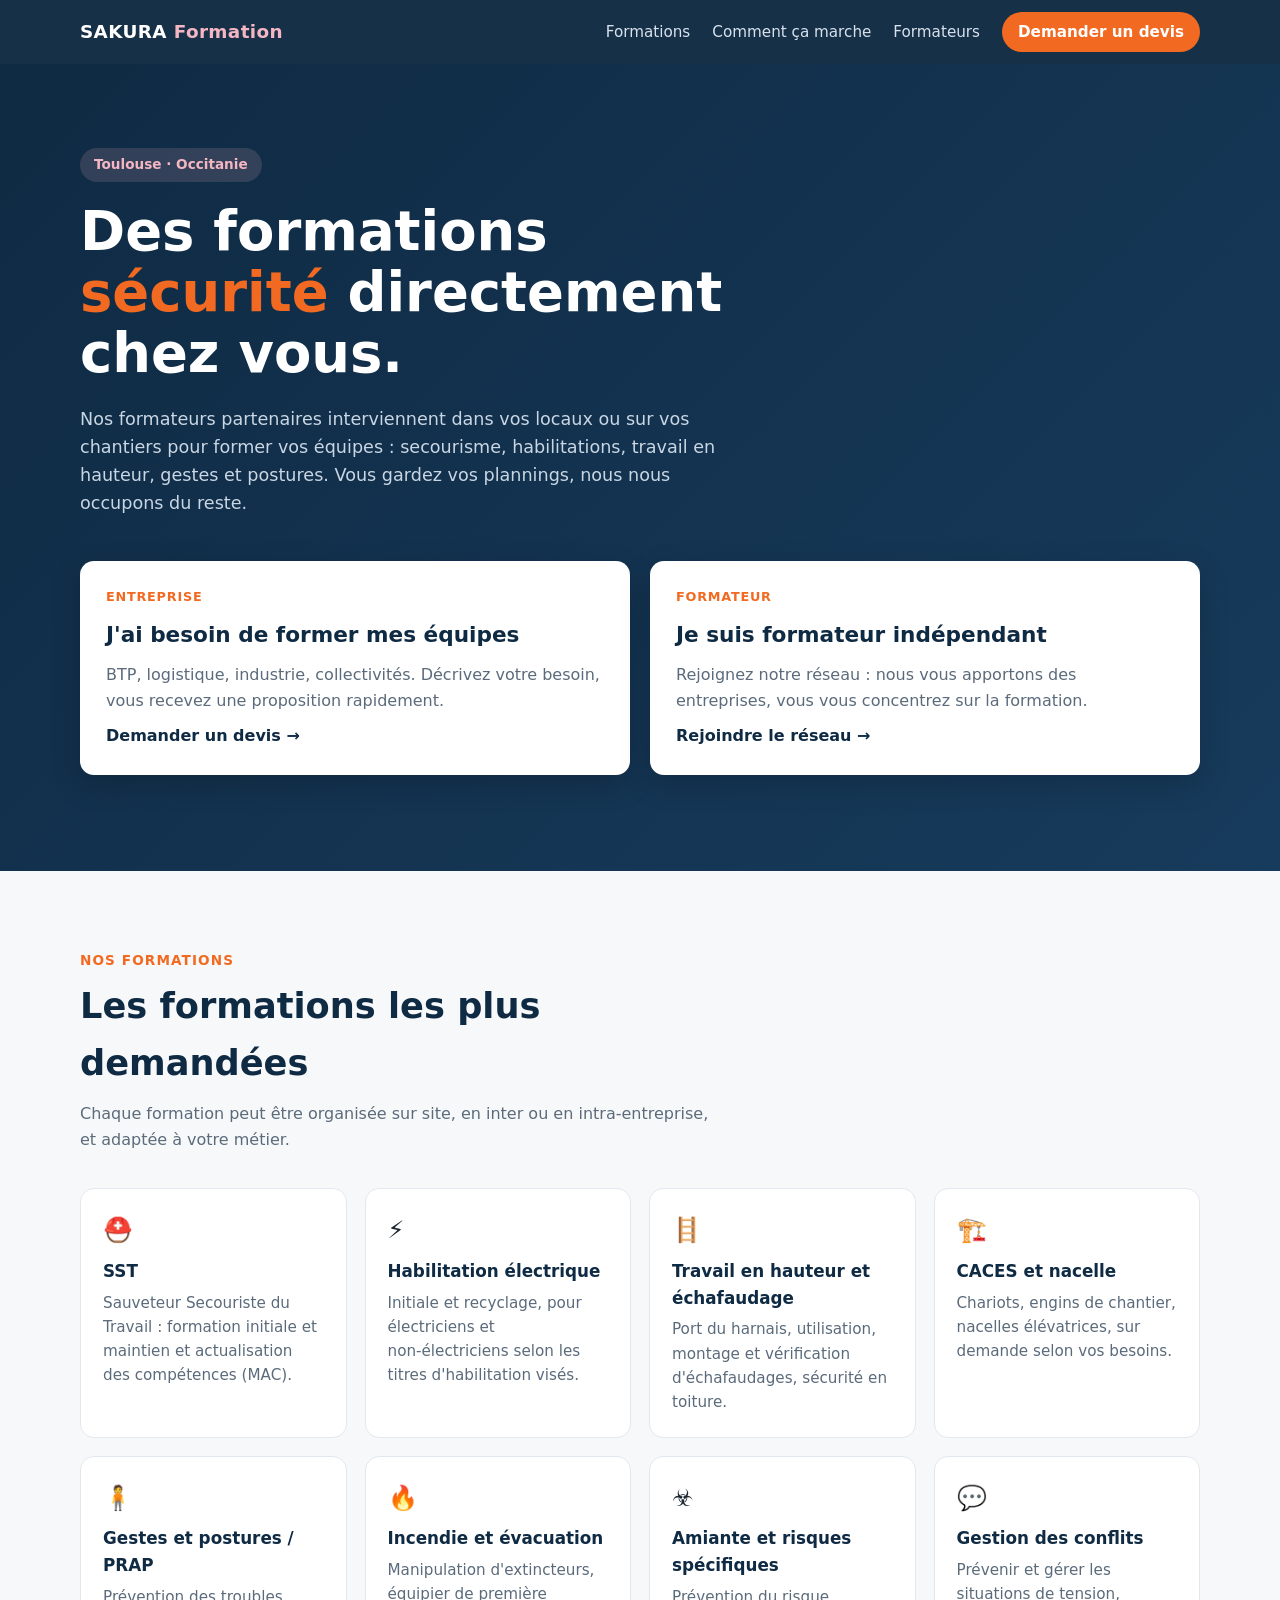
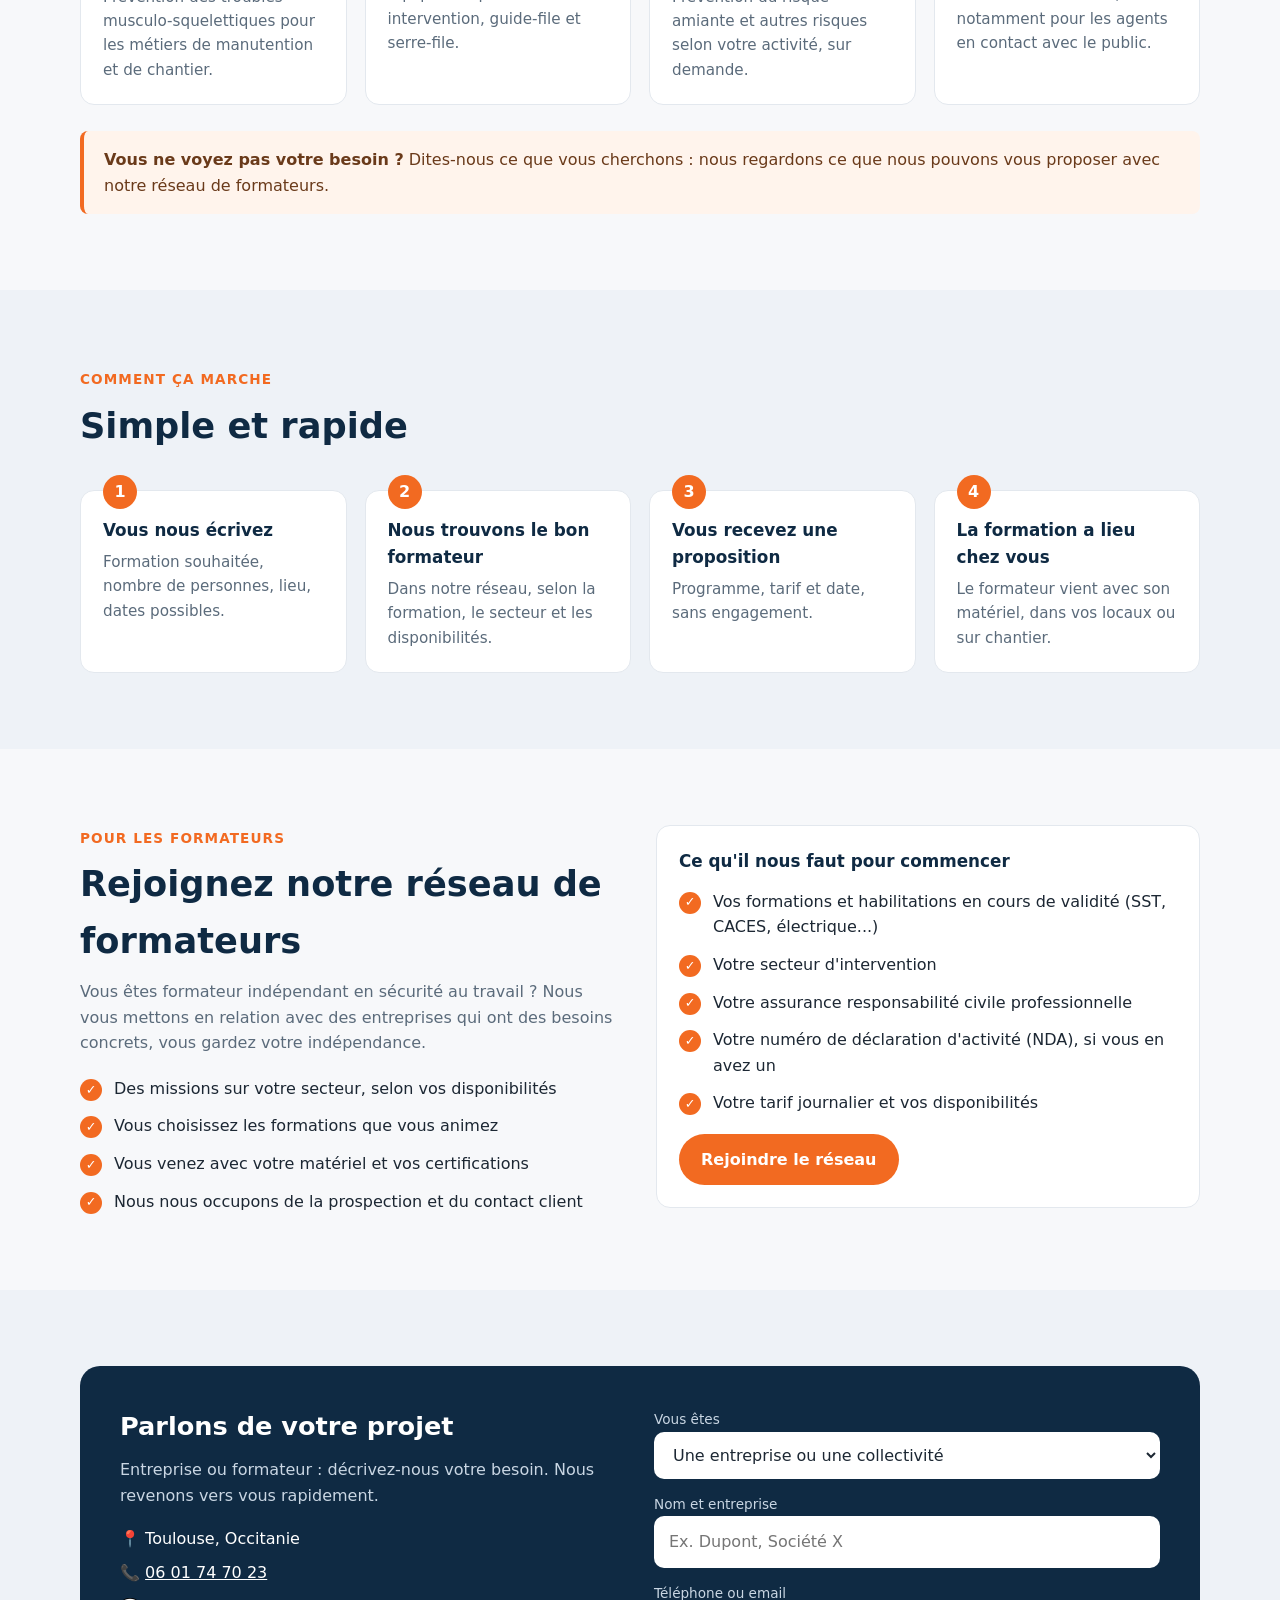
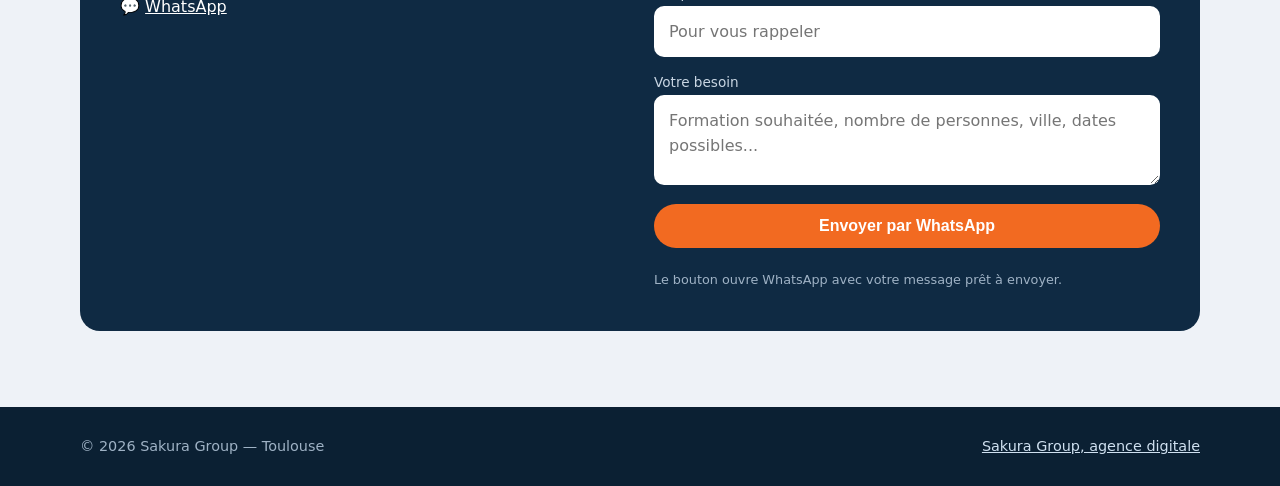
==== index.html @ 25f77eae "Add files via upload" ====
<!doctype html>
<html lang="fr">
<head>
  <meta charset="utf-8">
  <meta name="viewport" content="width=device-width, initial-scale=1">
  <title>Sakura Formation — Formations sécurité sur site, Toulouse</title>
  <meta name="description" content="Formations sécurité au travail sur site pour les entreprises du BTP, de la logistique et de l'industrie : SST, habilitations, travail en hauteur, CACES, gestes et postures. Toulouse et Occitanie.">
  <link rel="stylesheet" href="style.css">
</head>
<body>

<header class="site-header">
  <div class="wrap">
    <a class="brand" href="#top">SAKURA <span>Formation</span></a>
    <nav class="nav">
      <a href="#formations">Formations</a>
      <a href="#fonctionnement">Comment ça marche</a>
      <a href="#formateurs">Formateurs</a>
      <a class="btn-small" href="#contact">Demander un devis</a>
    </nav>
  </div>
</header>

<main id="top">

<!-- HERO -->
<div class="hero">
  <div class="wrap">
    <span class="eyebrow">Toulouse · Occitanie</span>
    <h1>Des formations <em>sécurité</em> directement chez vous.</h1>
    <p class="lead">Nos formateurs partenaires interviennent dans vos locaux ou sur vos chantiers pour former vos équipes : secourisme, habilitations, travail en hauteur, gestes et postures. Vous gardez vos plannings, nous nous occupons du reste.</p>

    <div class="doors">
      <a class="door" href="#contact" data-profil="entreprise">
        <span class="tag">Entreprise</span>
        <h2>J'ai besoin de former mes équipes</h2>
        <p>BTP, logistique, industrie, collectivités. Décrivez votre besoin, vous recevez une proposition rapidement.</p>
        <span class="go">Demander un devis →</span>
      </a>
      <a class="door" href="#formateurs" data-profil="formateur">
        <span class="tag">Formateur</span>
        <h2>Je suis formateur indépendant</h2>
        <p>Rejoignez notre réseau : nous vous apportons des entreprises, vous vous concentrez sur la formation.</p>
        <span class="go">Rejoindre le réseau →</span>
      </a>
    </div>
  </div>
</div>

<!-- FORMATIONS -->
<section id="formations">
  <div class="wrap">
    <div class="section-head">
      <span class="kicker">Nos formations</span>
      <h2>Les formations les plus demandées</h2>
      <p>Chaque formation peut être organisée sur site, en inter ou en intra-entreprise, et adaptée à votre métier.</p>
    </div>

    <div class="grid">
      <article class="card"><div class="ico">⛑️</div><h3>SST</h3><p>Sauveteur Secouriste du Travail : formation initiale et maintien et actualisation des compétences (MAC).</p></article>
      <article class="card"><div class="ico">⚡</div><h3>Habilitation électrique</h3><p>Initiale et recyclage, pour électriciens et non-électriciens selon les titres d'habilitation visés.</p></article>
      <article class="card"><div class="ico">🪜</div><h3>Travail en hauteur et échafaudage</h3><p>Port du harnais, utilisation, montage et vérification d'échafaudages, sécurité en toiture.</p></article>
      <article class="card"><div class="ico">🏗️</div><h3>CACES et nacelle</h3><p>Chariots, engins de chantier, nacelles élévatrices, sur demande selon vos besoins.</p></article>
      <article class="card"><div class="ico">🧍</div><h3>Gestes et postures / PRAP</h3><p>Prévention des troubles musculo-squelettiques pour les métiers de manutention et de chantier.</p></article>
      <article class="card"><div class="ico">🔥</div><h3>Incendie et évacuation</h3><p>Manipulation d'extincteurs, équipier de première intervention, guide-file et serre-file.</p></article>
      <article class="card"><div class="ico">☣️</div><h3>Amiante et risques spécifiques</h3><p>Prévention du risque amiante et autres risques selon votre activité, sur demande.</p></article>
      <article class="card"><div class="ico">💬</div><h3>Gestion des conflits</h3><p>Prévenir et gérer les situations de tension, notamment pour les agents en contact avec le public.</p></article>
    </div>

    <p class="note"><strong>Vous ne voyez pas votre besoin ?</strong> Dites-nous ce que vous cherchons : nous regardons ce que nous pouvons vous proposer avec notre réseau de formateurs.</p>
  </div>
</section>

<!-- COMMENT CA MARCHE -->
<section id="fonctionnement" class="alt">
  <div class="wrap">
    <div class="section-head">
      <span class="kicker">Comment ça marche</span>
      <h2>Simple et rapide</h2>
    </div>
    <div class="steps">
      <div class="step"><h3>Vous nous écrivez</h3><p>Formation souhaitée, nombre de personnes, lieu, dates possibles.</p></div>
      <div class="step"><h3>Nous trouvons le bon formateur</h3><p>Dans notre réseau, selon la formation, le secteur et les disponibilités.</p></div>
      <div class="step"><h3>Vous recevez une proposition</h3><p>Programme, tarif et date, sans engagement.</p></div>
      <div class="step"><h3>La formation a lieu chez vous</h3><p>Le formateur vient avec son matériel, dans vos locaux ou sur chantier.</p></div>
    </div>
  </div>
</section>

<!-- FORMATEURS -->
<section id="formateurs">
  <div class="wrap two">
    <div>
      <div class="section-head" style="margin-bottom:20px">
        <span class="kicker">Pour les formateurs</span>
        <h2>Rejoignez notre réseau de formateurs</h2>
        <p>Vous êtes formateur indépendant en sécurité au travail ? Nous vous mettons en relation avec des entreprises qui ont des besoins concrets, vous gardez votre indépendance.</p>
      </div>
      <ul class="list">
        <li>Des missions sur votre secteur, selon vos disponibilités</li>
        <li>Vous choisissez les formations que vous animez</li>
        <li>Vous venez avec votre matériel et vos certifications</li>
        <li>Nous nous occupons de la prospection et du contact client</li>
      </ul>
    </div>
    <div class="card">
      <h3>Ce qu'il nous faut pour commencer</h3>
      <ul class="list" style="margin-top:14px">
        <li>Vos formations et habilitations en cours de validité (SST, CACES, électrique...)</li>
        <li>Votre secteur d'intervention</li>
        <li>Votre assurance responsabilité civile professionnelle</li>
        <li>Votre numéro de déclaration d'activité (NDA), si vous en avez un</li>
        <li>Votre tarif journalier et vos disponibilités</li>
      </ul>
      <p style="margin-top:18px"><a class="btn" href="#contact" data-profil="formateur">Rejoindre le réseau</a></p>
    </div>
  </div>
</section>

<!-- CONTACT -->
<section id="contact" class="alt">
  <div class="wrap">
    <div class="contact-box">
      <div>
        <h2>Parlons de votre projet</h2>
        <p>Entreprise ou formateur : décrivez-nous votre besoin. Nous revenons vers vous rapidement.</p>
        <div class="contact-lines">
          <div>📍 Toulouse, Occitanie</div>
          <div>📞 <a href="tel:+33601747023">06 01 74 70 23</a></div>
          <div>💬 <a href="https://wa.me/33601747023" target="_blank" rel="noopener">WhatsApp</a></div>
        </div>
      </div>

      <form id="contact-form" novalidate>
        <div>
          <label for="profil">Vous êtes</label>
          <select id="profil" name="profil">
            <option value="entreprise">Une entreprise ou une collectivité</option>
            <option value="formateur">Un formateur</option>
          </select>
        </div>
        <div>
          <label for="nom">Nom et entreprise</label>
          <input id="nom" name="nom" type="text" autocomplete="name" placeholder="Ex. Dupont, Société X">
        </div>
        <div>
          <label for="tel">Téléphone ou email</label>
          <input id="tel" name="tel" type="text" autocomplete="tel" placeholder="Pour vous rappeler">
        </div>
        <div>
          <label for="message">Votre besoin</label>
          <textarea id="message" name="message" placeholder="Formation souhaitée, nombre de personnes, ville, dates possibles..."></textarea>
        </div>
        <button class="btn" type="submit">Envoyer par WhatsApp</button>
        <p style="font-size:.8rem;color:#9fb2c5">Le bouton ouvre WhatsApp avec votre message prêt à envoyer.</p>
      </form>
    </div>
  </div>
</section>

</main>

<footer>
  <div class="wrap">
    <div>© 2026 Sakura Group — Toulouse</div>
    <div><a href="https://sakuragroup.fr">Sakura Group, agence digitale</a></div>
  </div>
</footer>

<script>
  // Préremplit le profil quand on clique sur une des deux entrées
  document.querySelectorAll('[data-profil]').forEach(function (el) {
    el.addEventListener('click', function () {
      var sel = document.getElementById('profil');
      if (sel) sel.value = el.getAttribute('data-profil');
    });
  });

  // Envoie le formulaire vers WhatsApp (pas de serveur nécessaire)
  document.getElementById('contact-form').addEventListener('submit', function (e) {
    e.preventDefault();
    var f = e.target;
    var profil = f.profil.value === 'formateur' ? 'Formateur' : 'Entreprise';
    var texte = [
      'Bonjour, je vous contacte depuis le site Sakura Formation.',
      'Profil : ' + profil,
      'Nom / entreprise : ' + (f.nom.value || '-'),
      'Contact : ' + (f.tel.value || '-'),
      'Besoin : ' + (f.message.value || '-')
    ].join('\n');
    window.open('https://wa.me/33601747023?text=' + encodeURIComponent(texte), '_blank', 'noopener');
  });
</script>
</body>
</html>
---- style.css ----
:root {
  --navy: #0f2a43;
  --navy-2: #173b5c;
  --orange: #f26a21;
  --orange-dark: #d85612;
  --sakura: #f4b6c2;
  --bg: #f7f8fa;
  --card: #ffffff;
  --text: #1c2733;
  --muted: #5b6b7b;
  --line: #e3e8ee;
  --radius: 14px;
}

* { box-sizing: border-box; margin: 0; padding: 0; }
html { scroll-behavior: smooth; }
body {
  font-family: "Segoe UI", system-ui, -apple-system, Roboto, Arial, sans-serif;
  color: var(--text);
  background: var(--bg);
  line-height: 1.6;
}
img { max-width: 100%; display: block; }
a { color: inherit; }

.wrap { width: min(1120px, 100% - 32px); margin-inline: auto; }

/* Header */
.site-header {
  position: sticky; top: 0; z-index: 10;
  background: rgba(15, 42, 67, .97);
  backdrop-filter: blur(6px);
}
.site-header .wrap {
  display: flex; align-items: center; justify-content: space-between;
  min-height: 64px; gap: 16px;
}
.brand { color: #fff; text-decoration: none; font-weight: 700; letter-spacing: .02em; font-size: 1.15rem; }
.brand span { color: var(--sakura); }
.nav { display: flex; gap: 22px; align-items: center; }
.nav a { color: #d8e2ec; text-decoration: none; font-size: .95rem; }
.nav a:hover { color: #fff; }
.nav .btn-small {
  background: var(--orange); color: #fff; padding: 8px 16px; border-radius: 999px; font-weight: 600;
}
.nav .btn-small:hover { background: var(--orange-dark); }

/* Hero */
.hero {
  background: linear-gradient(135deg, var(--navy) 0%, var(--navy-2) 100%);
  color: #fff; padding: 84px 0 96px;
}
.hero .eyebrow {
  display: inline-block; padding: 6px 14px; border-radius: 999px;
  background: rgba(244, 182, 194, .15); color: var(--sakura);
  font-size: .85rem; font-weight: 600; margin-bottom: 20px;
}
.hero h1 { font-size: clamp(2rem, 5vw, 3.4rem); line-height: 1.12; max-width: 18ch; }
.hero h1 em { font-style: normal; color: var(--orange); }
.hero p.lead { margin-top: 20px; max-width: 58ch; color: #c9d6e3; font-size: 1.1rem; }

.doors { display: grid; grid-template-columns: repeat(auto-fit, minmax(280px, 1fr)); gap: 20px; margin-top: 44px; }
.door {
  background: #fff; color: var(--text); border-radius: var(--radius); padding: 26px;
  text-decoration: none; display: flex; flex-direction: column; gap: 10px;
  box-shadow: 0 10px 30px rgba(0, 0, 0, .18); transition: transform .15s ease;
}
.door:hover { transform: translateY(-3px); }
.door .tag { font-size: .8rem; font-weight: 700; color: var(--orange); text-transform: uppercase; letter-spacing: .06em; }
.door h2 { font-size: 1.35rem; color: var(--navy); }
.door p { color: var(--muted); }
.door .go { margin-top: auto; font-weight: 700; color: var(--navy); }

/* Sections */
section { padding: 76px 0; }
.section-head { max-width: 62ch; margin-bottom: 36px; }
.section-head .kicker { color: var(--orange); font-weight: 700; font-size: .85rem; text-transform: uppercase; letter-spacing: .08em; }
.section-head h2 { font-size: clamp(1.6rem, 3.4vw, 2.2rem); color: var(--navy); margin-top: 6px; }
.section-head p { color: var(--muted); margin-top: 10px; }

.grid { display: grid; grid-template-columns: repeat(auto-fill, minmax(250px, 1fr)); gap: 18px; }
.card {
  background: var(--card); border: 1px solid var(--line); border-radius: var(--radius);
  padding: 22px;
}
.card h3 { color: var(--navy); font-size: 1.05rem; margin-bottom: 6px; }
.card p { color: var(--muted); font-size: .95rem; }
.card .ico { font-size: 1.5rem; margin-bottom: 8px; }

.note {
  margin-top: 26px; padding: 16px 20px; border-left: 4px solid var(--orange);
  background: #fff4ec; border-radius: 8px; color: #6a3a1a;
}

/* Steps */
.steps { counter-reset: step; display: grid; grid-template-columns: repeat(auto-fit, minmax(220px, 1fr)); gap: 18px; }
.step { position: relative; background: var(--card); border: 1px solid var(--line); border-radius: var(--radius); padding: 26px 22px 22px; }
.step::before {
  counter-increment: step; content: counter(step);
  position: absolute; top: -16px; left: 22px;
  width: 34px; height: 34px; border-radius: 50%;
  background: var(--orange); color: #fff; font-weight: 700;
  display: grid; place-items: center;
}
.step h3 { color: var(--navy); font-size: 1.05rem; margin-bottom: 6px; }
.step p { color: var(--muted); font-size: .95rem; }

/* Formateurs */
.alt { background: #eef2f7; }
.two { display: grid; grid-template-columns: repeat(auto-fit, minmax(300px, 1fr)); gap: 32px; align-items: start; }
.list { list-style: none; display: grid; gap: 12px; }
.list li { display: flex; gap: 12px; align-items: flex-start; }
.list li::before { content: "✓"; color: #fff; background: var(--orange); border-radius: 50%; width: 22px; height: 22px; flex: none; display: grid; place-items: center; font-size: .8rem; margin-top: 3px; }

/* Contact */
.contact-box { background: var(--navy); color: #fff; border-radius: 20px; padding: 40px; display: grid; gap: 28px; grid-template-columns: repeat(auto-fit, minmax(280px, 1fr)); }
.contact-box h2 { font-size: 1.6rem; }
.contact-box p { color: #c9d6e3; margin-top: 10px; }
.contact-box form { display: grid; gap: 12px; }
.contact-box label { font-size: .85rem; color: #c9d6e3; }
.contact-box input, .contact-box select, .contact-box textarea {
  width: 100%; padding: 12px 14px; border-radius: 10px; border: 1px solid transparent;
  font: inherit; background: #fff; color: var(--text);
}
.contact-box textarea { min-height: 90px; resize: vertical; }

.btn {
  display: inline-block; text-align: center; text-decoration: none; cursor: pointer; border: 0;
  background: var(--orange); color: #fff; font-weight: 700; padding: 13px 22px; border-radius: 999px; font-size: 1rem;
}
.btn:hover { background: var(--orange-dark); }
.btn.ghost { background: transparent; border: 2px solid #fff; }
.btn.ghost:hover { background: rgba(255, 255, 255, .12); }
.contact-lines { margin-top: 18px; display: grid; gap: 8px; }
.contact-lines a { color: #fff; }

footer { background: #0b2033; color: #9fb2c5; padding: 28px 0; font-size: .9rem; }
footer .wrap { display: flex; justify-content: space-between; flex-wrap: wrap; gap: 10px; }
footer a { color: #cfe0f0; }

@media (max-width: 640px) {
  .nav a:not(.btn-small) { display: none; }
  .hero { padding: 56px 0 64px; }
  section { padding: 56px 0; }
  .contact-box { padding: 26px; }
}
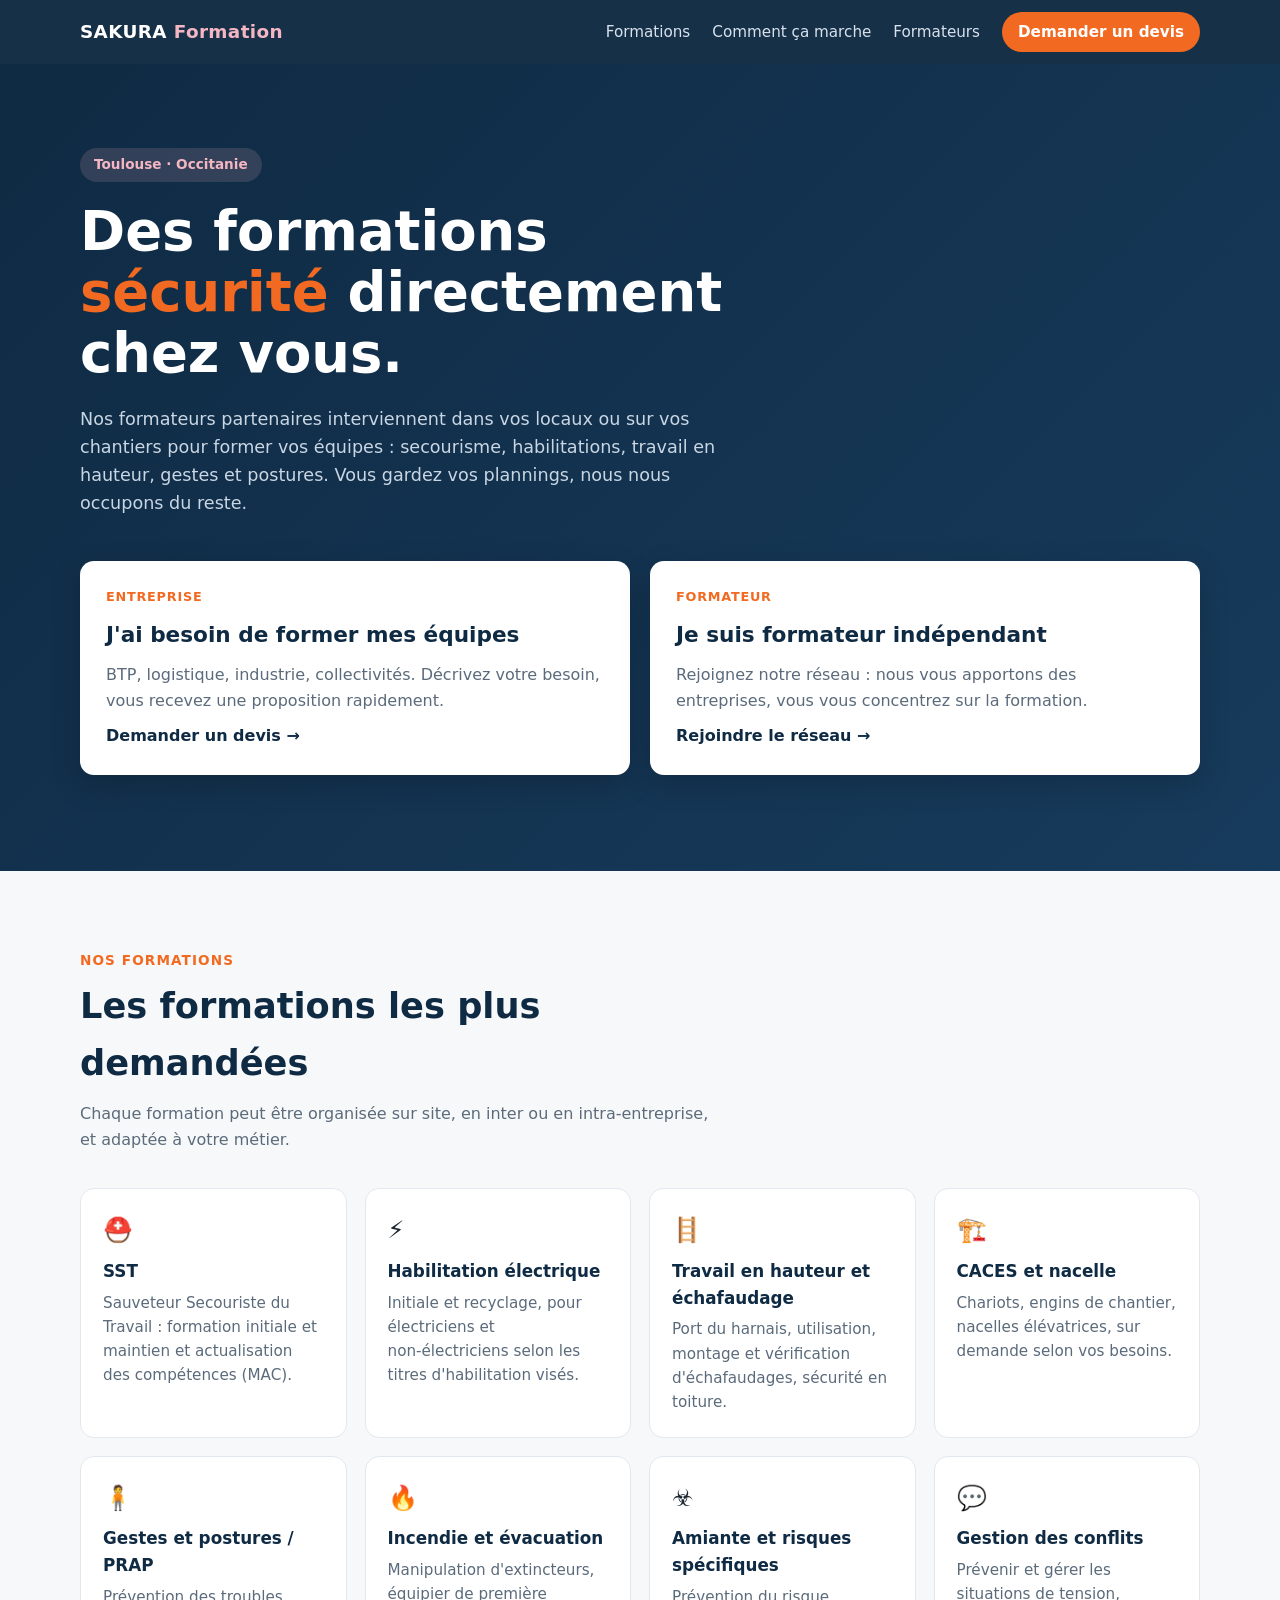
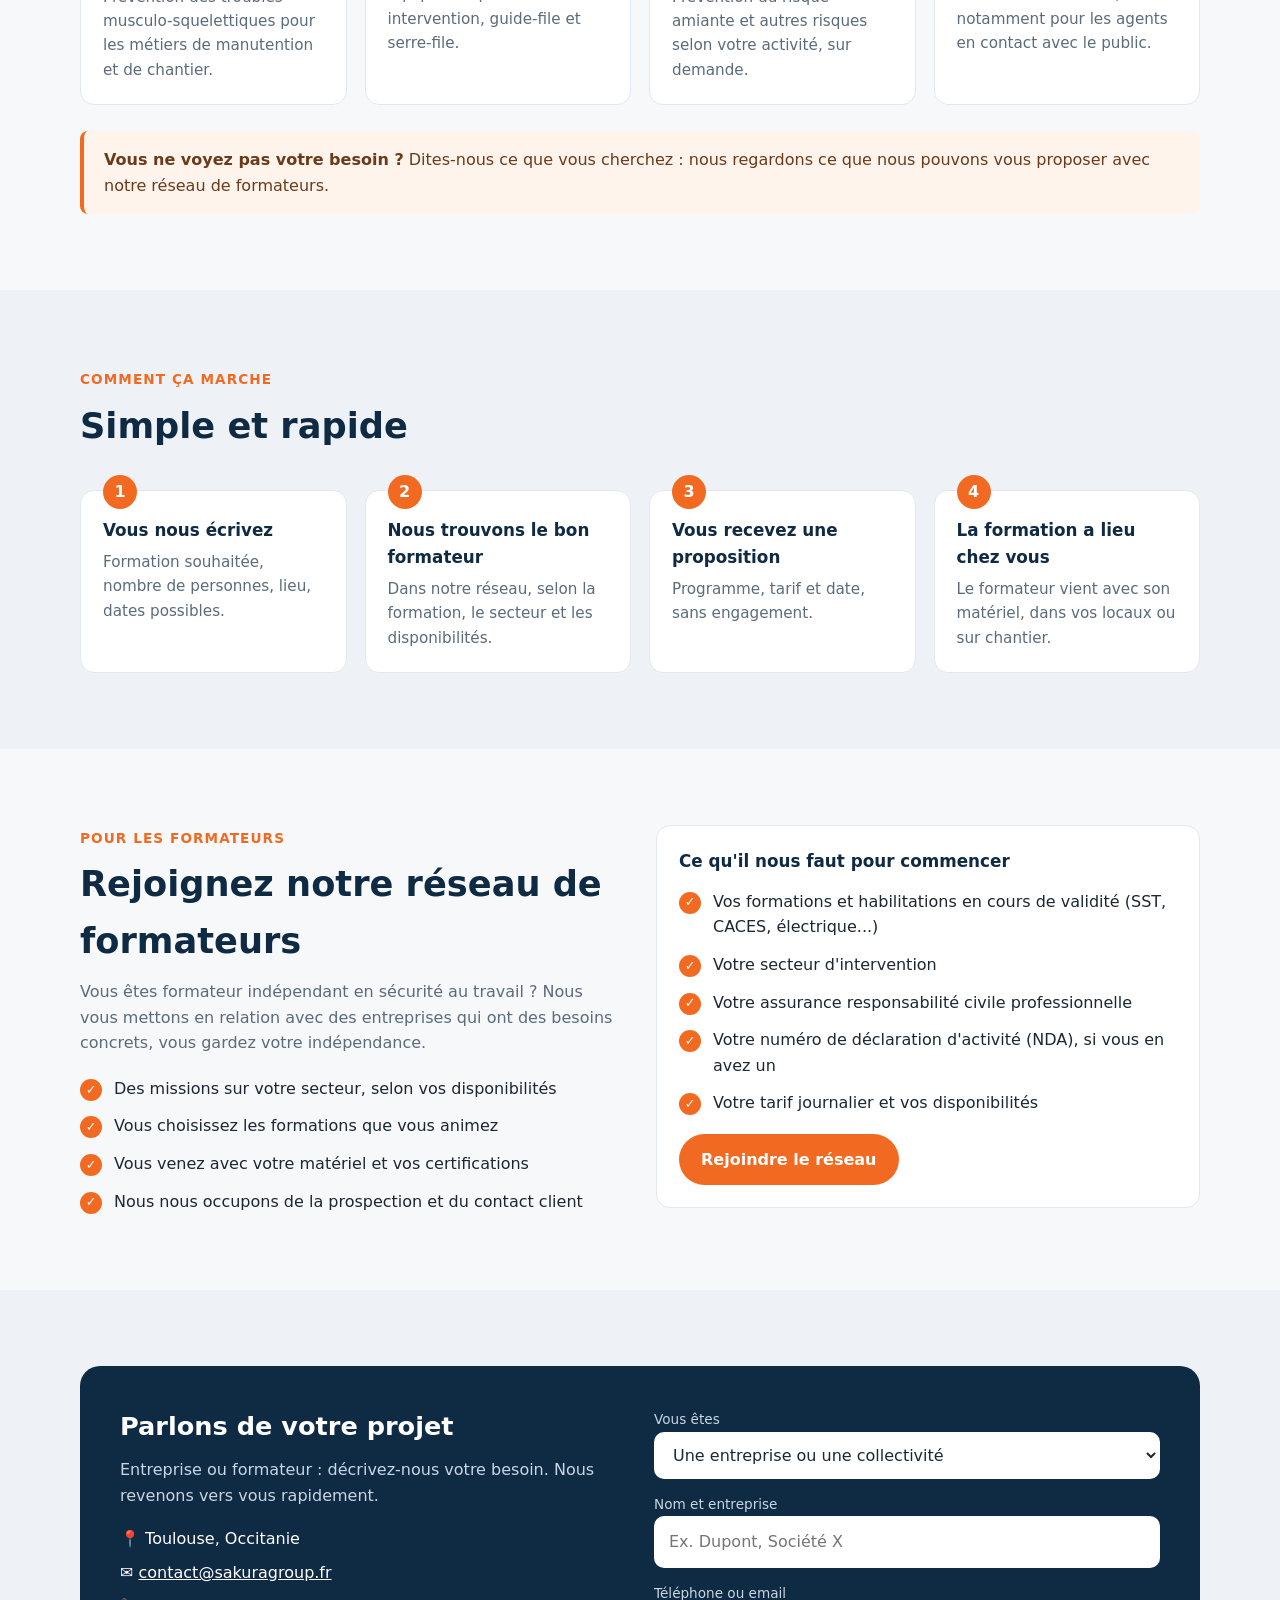
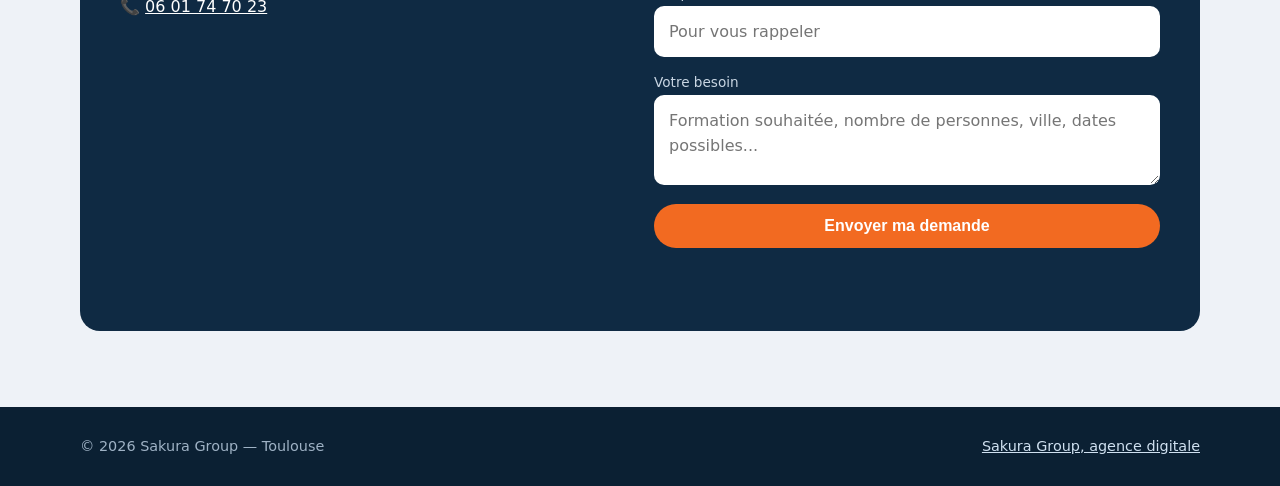
==== commit 9775634a: "Add files via upload" ====
--- a/index.html
+++ b/index.html
@@ -67,7 +67,7 @@
       <article class="card"><div class="ico">💬</div><h3>Gestion des conflits</h3><p>Prévenir et gérer les situations de tension, notamment pour les agents en contact avec le public.</p></article>
     </div>
 
-    <p class="note"><strong>Vous ne voyez pas votre besoin ?</strong> Dites-nous ce que vous cherchons : nous regardons ce que nous pouvons vous proposer avec notre réseau de formateurs.</p>
+    <p class="note"><strong>Vous ne voyez pas votre besoin ?</strong> Dites-nous ce que vous cherchez : nous regardons ce que nous pouvons vous proposer avec notre réseau de formateurs.</p>
   </div>
 </section>
 
@@ -126,8 +126,8 @@
         <p>Entreprise ou formateur : décrivez-nous votre besoin. Nous revenons vers vous rapidement.</p>
         <div class="contact-lines">
           <div>📍 Toulouse, Occitanie</div>
+          <div>✉️ <a href="mailto:contact@sakuragroup.fr">contact@sakuragroup.fr</a></div>
           <div>📞 <a href="tel:+33601747023">06 01 74 70 23</a></div>
-          <div>💬 <a href="https://wa.me/33601747023" target="_blank" rel="noopener">WhatsApp</a></div>
         </div>
       </div>
 
@@ -151,8 +151,9 @@
           <label for="message">Votre besoin</label>
           <textarea id="message" name="message" placeholder="Formation souhaitée, nombre de personnes, ville, dates possibles..."></textarea>
         </div>
-        <button class="btn" type="submit">Envoyer par WhatsApp</button>
-        <p style="font-size:.8rem;color:#9fb2c5">Le bouton ouvre WhatsApp avec votre message prêt à envoyer.</p>
+        <input type="checkbox" name="botcheck" tabindex="-1" autocomplete="off" style="display:none">
+        <button class="btn" type="submit">Envoyer ma demande</button>
+        <p id="form-status" role="status" style="font-size:.9rem;color:#cfe0f0;min-height:1.4em"></p>
       </form>
     </div>
   </div>
@@ -176,19 +177,62 @@
     });
   });
 
-  // Envoie le formulaire vers WhatsApp (pas de serveur nécessaire)
+  // Envoi du formulaire par mail vers contact@sakuragroup.fr (service Web3Forms, sans serveur).
+  // Clé publique Web3Forms (formulaire "Sakura Formation").
+  var ACCESS_KEY = '2c73ffb6-1e25-4365-b521-4a643331e9ce';
+  var DESTINATAIRE = 'contact@sakuragroup.fr';
+
   document.getElementById('contact-form').addEventListener('submit', function (e) {
     e.preventDefault();
     var f = e.target;
+    var statut = document.getElementById('form-status');
     var profil = f.profil.value === 'formateur' ? 'Formateur' : 'Entreprise';
-    var texte = [
-      'Bonjour, je vous contacte depuis le site Sakura Formation.',
+
+    if (!f.tel.value.trim() || !f.message.value.trim()) {
+      statut.textContent = 'Merci d’indiquer un moyen de vous joindre et votre besoin.';
+      return;
+    }
+
+    var sujet = 'Demande site Sakura Formation — ' + profil;
+    var corps = [
       'Profil : ' + profil,
       'Nom / entreprise : ' + (f.nom.value || '-'),
-      'Contact : ' + (f.tel.value || '-'),
-      'Besoin : ' + (f.message.value || '-')
+      'Contact : ' + f.tel.value,
+      '',
+      f.message.value
     ].join('\n');
-    window.open('https://wa.me/33601747023?text=' + encodeURIComponent(texte), '_blank', 'noopener');
+
+    // Tant que la clé n'est pas renseignée, on ouvre le logiciel de mail du visiteur
+    if (ACCESS_KEY === 'ACCESS_KEY_ICI') {
+      window.location.href = 'mailto:' + DESTINATAIRE +
+        '?subject=' + encodeURIComponent(sujet) + '&body=' + encodeURIComponent(corps);
+      return;
+    }
+
+    statut.textContent = 'Envoi en cours…';
+    fetch('https://api.web3forms.com/submit', {
+      method: 'POST',
+      headers: { 'Content-Type': 'application/json', 'Accept': 'application/json' },
+      body: JSON.stringify({
+        access_key: ACCESS_KEY,
+        subject: sujet,
+        from_name: f.nom.value || 'Visiteur du site',
+        message: corps,
+        botcheck: f.botcheck.checked
+      })
+    })
+      .then(function (r) { return r.json(); })
+      .then(function (res) {
+        if (res.success) {
+          statut.textContent = 'Merci, votre demande est bien envoyée. Nous revenons vers vous rapidement.';
+          f.reset();
+        } else {
+          statut.textContent = 'Envoi impossible. Écrivez-nous directement à ' + DESTINATAIRE + '.';
+        }
+      })
+      .catch(function () {
+        statut.textContent = 'Envoi impossible. Écrivez-nous directement à ' + DESTINATAIRE + '.';
+      });
   });
 </script>
 </body>
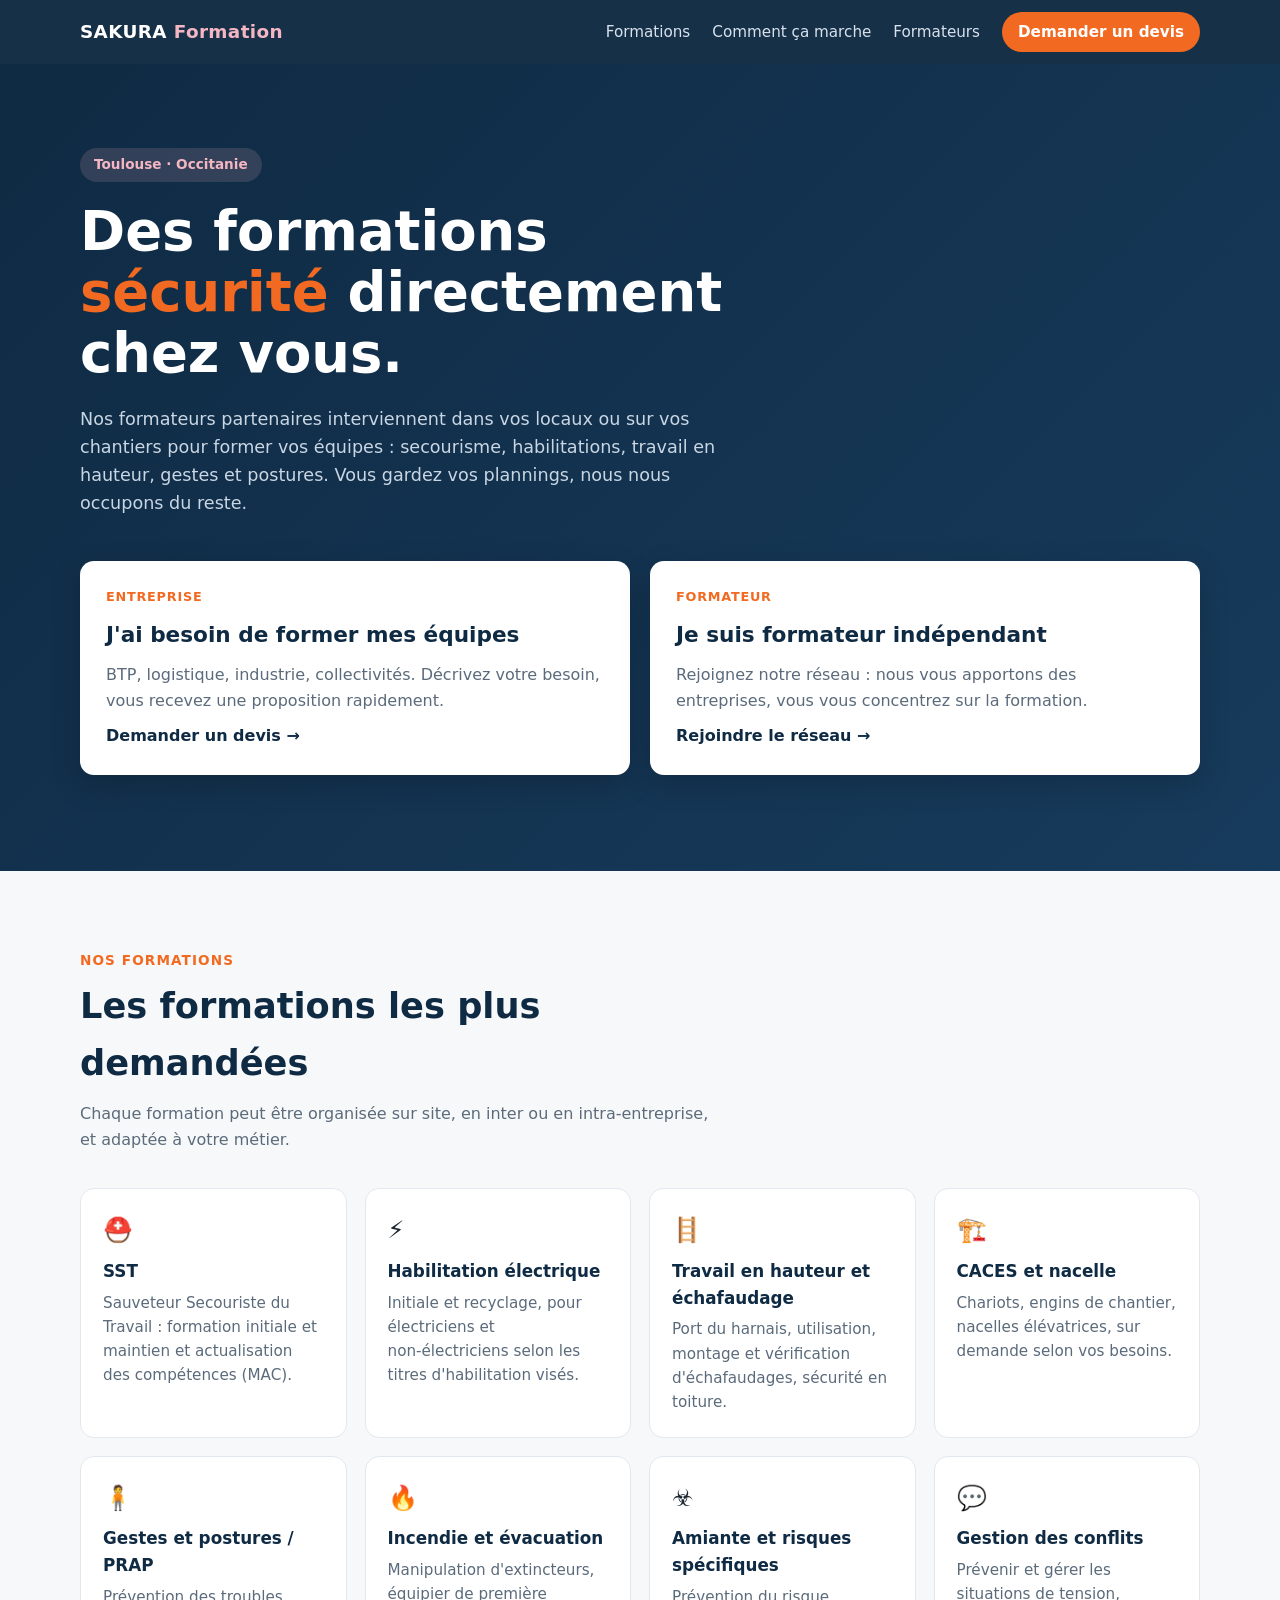
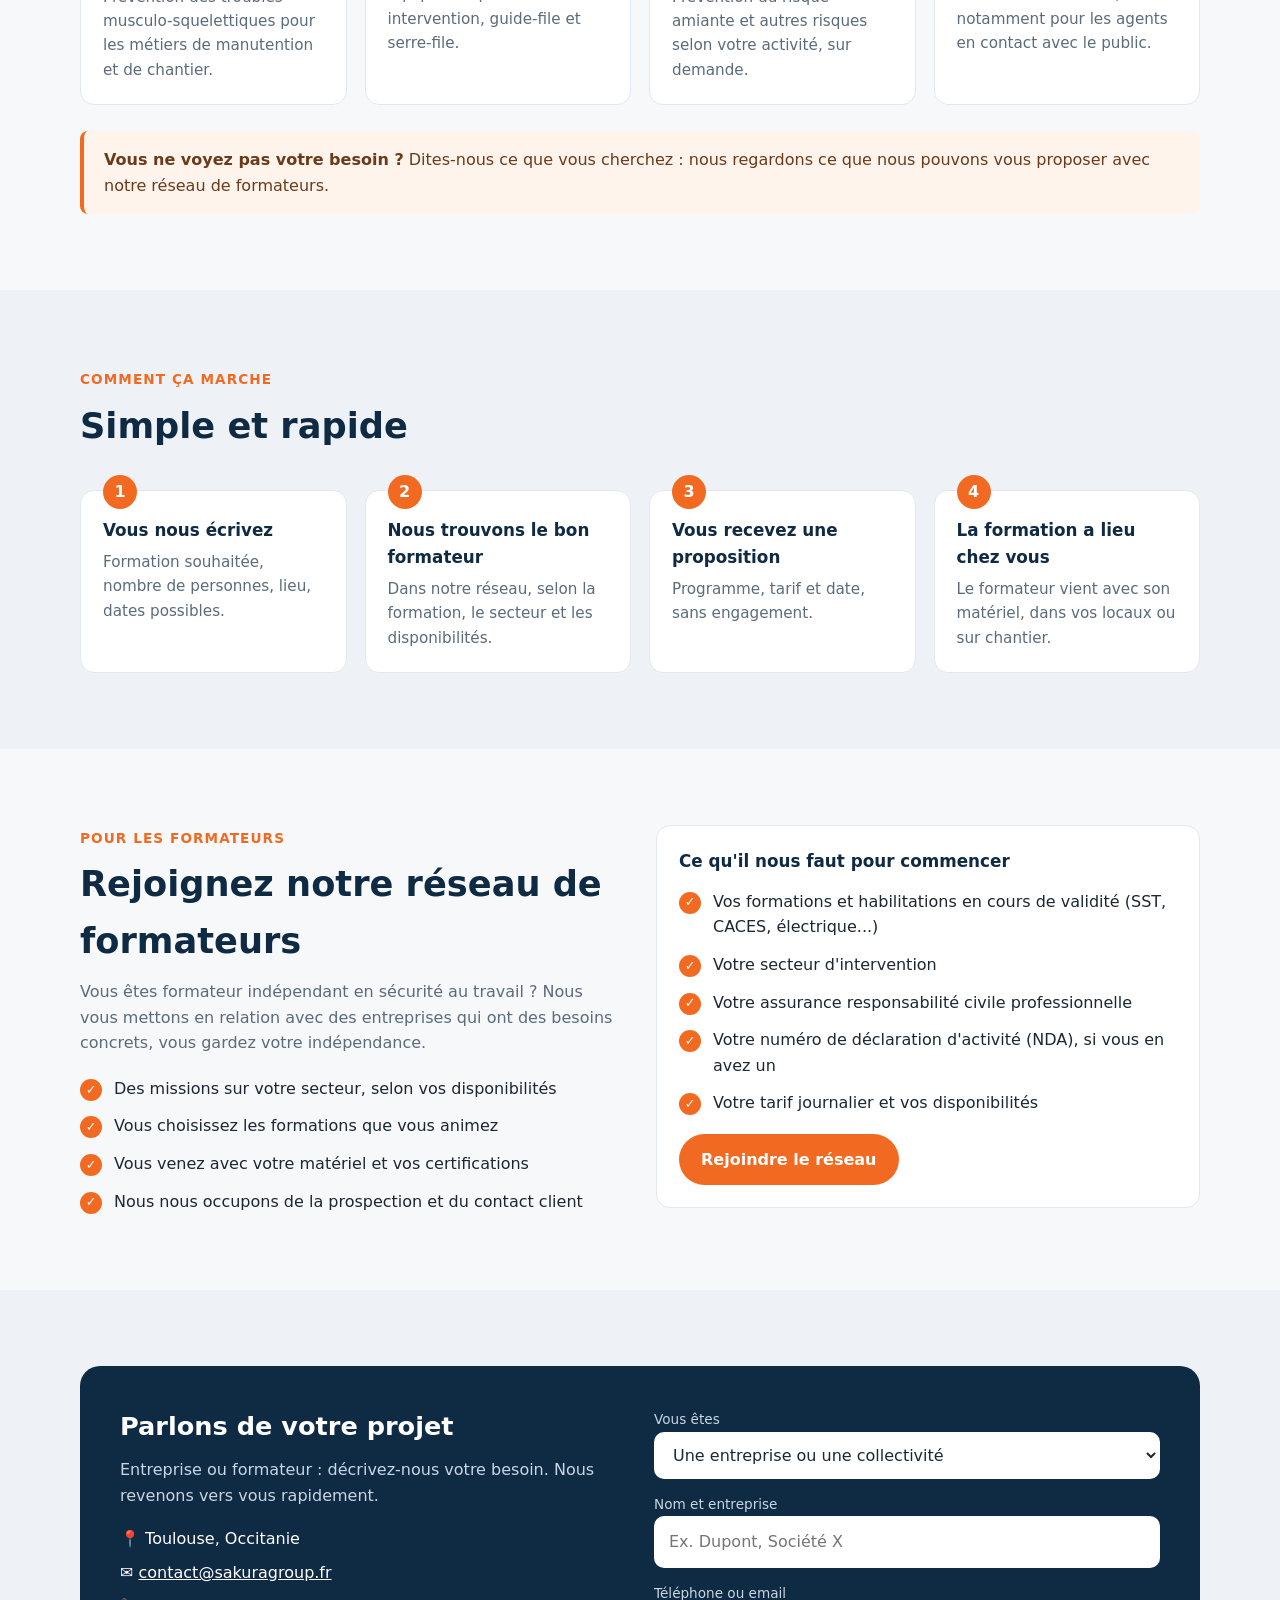
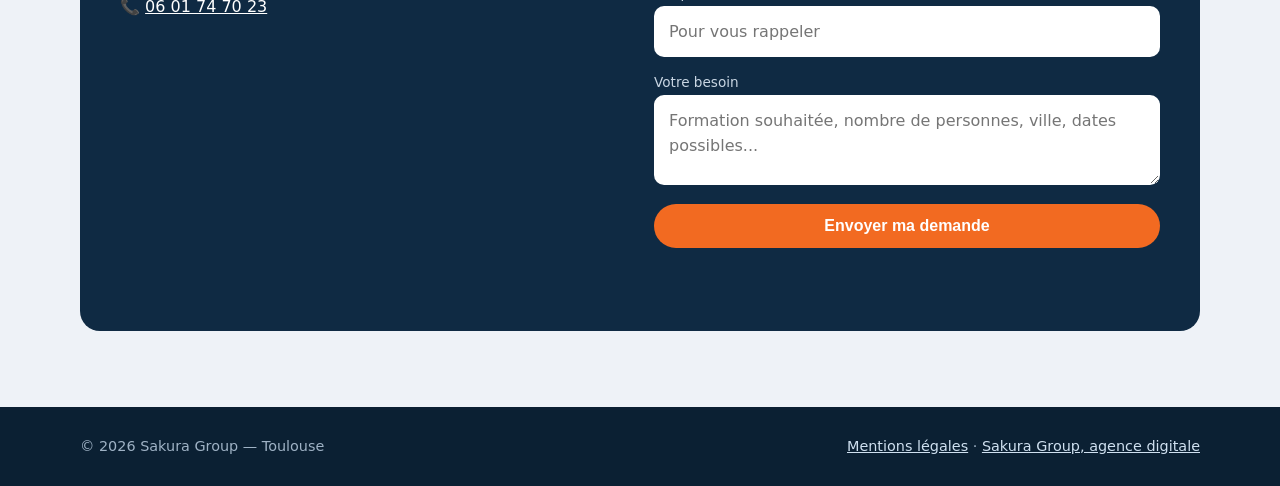
==== commit fac14701: "Add files via upload" ====
--- a/index.html
+++ b/index.html
@@ -164,7 +164,7 @@
 <footer>
   <div class="wrap">
     <div>© 2026 Sakura Group — Toulouse</div>
-    <div><a href="https://sakuragroup.fr">Sakura Group, agence digitale</a></div>
+    <div><a href="mentions-legales.html">Mentions légales</a> · <a href="https://sakuragroup.fr">Sakura Group, agence digitale</a></div>
   </div>
 </footer>
 
@@ -201,13 +201,6 @@
       '',
       f.message.value
     ].join('\n');
-
-    // Tant que la clé n'est pas renseignée, on ouvre le logiciel de mail du visiteur
-    if (ACCESS_KEY === 'ACCESS_KEY_ICI') {
-      window.location.href = 'mailto:' + DESTINATAIRE +
-        '?subject=' + encodeURIComponent(sujet) + '&body=' + encodeURIComponent(corps);
-      return;
-    }
 
     statut.textContent = 'Envoi en cours…';
     fetch('https://api.web3forms.com/submit', {
